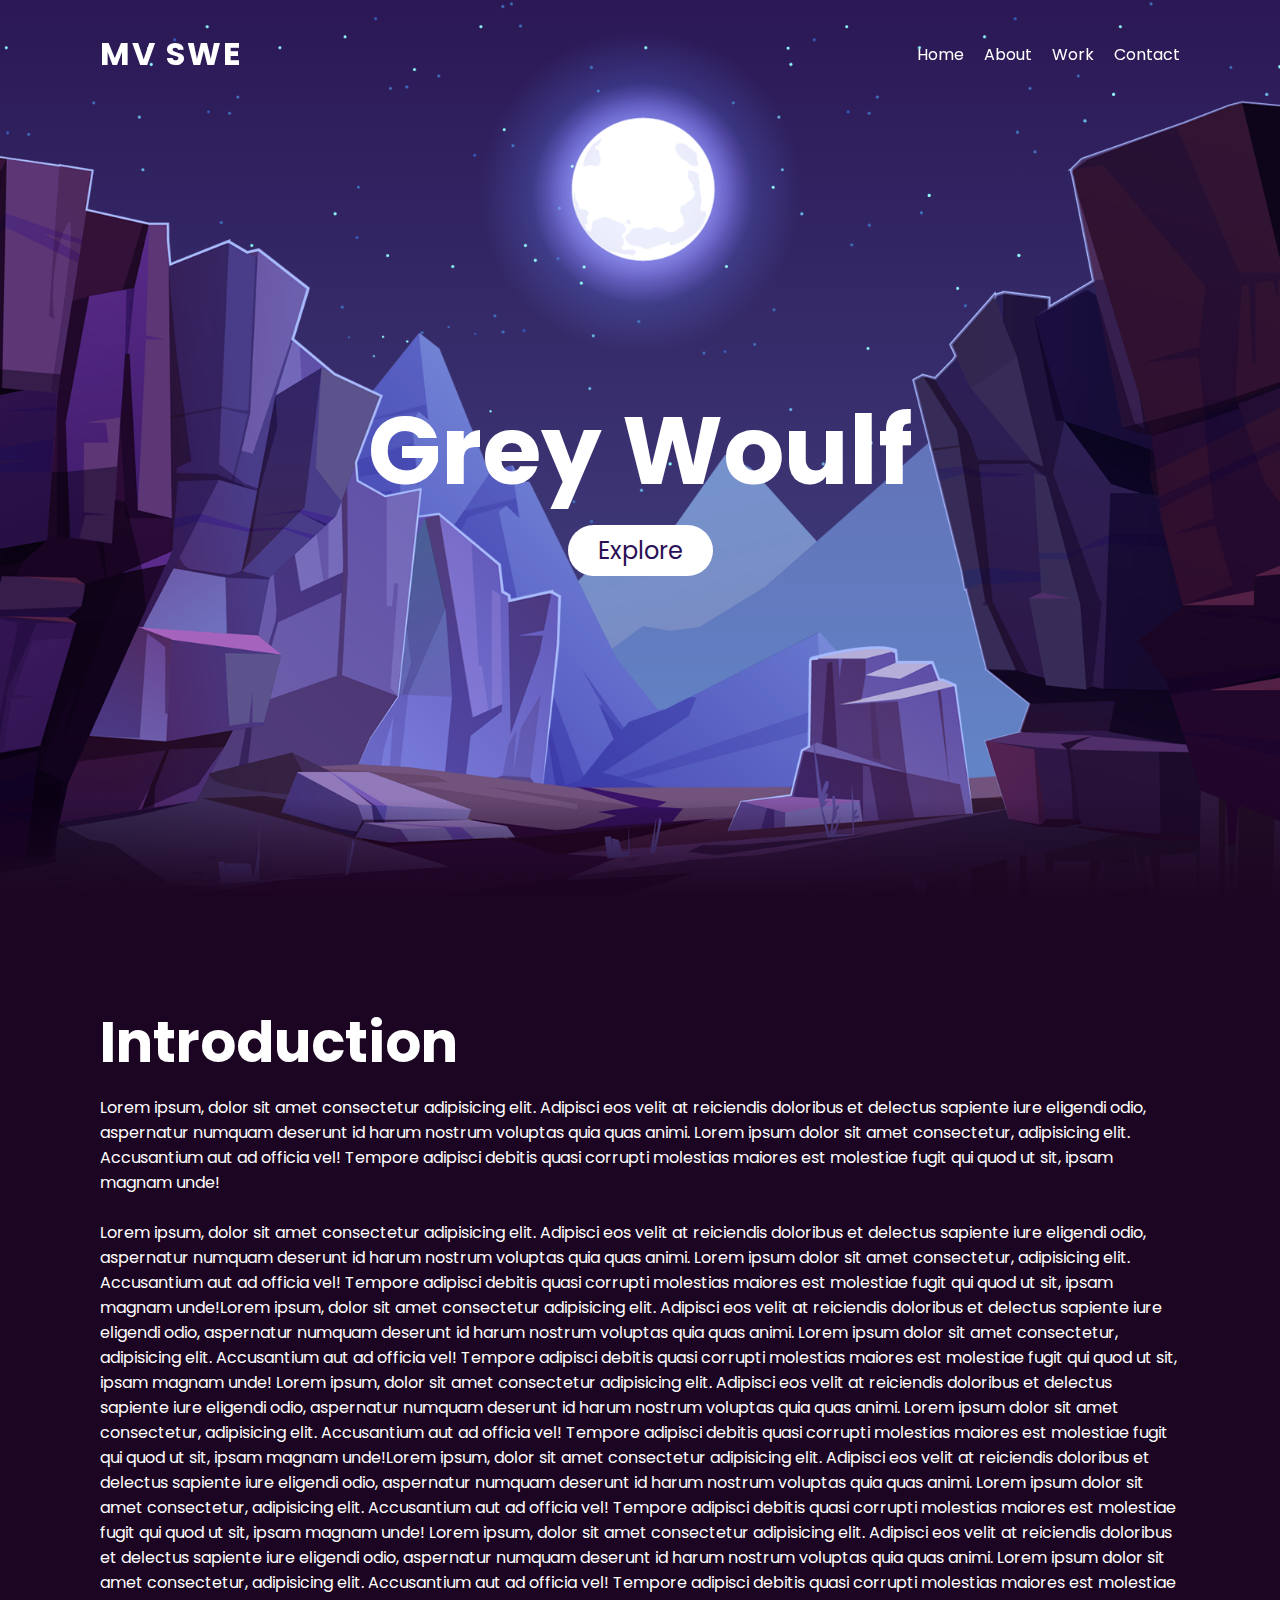
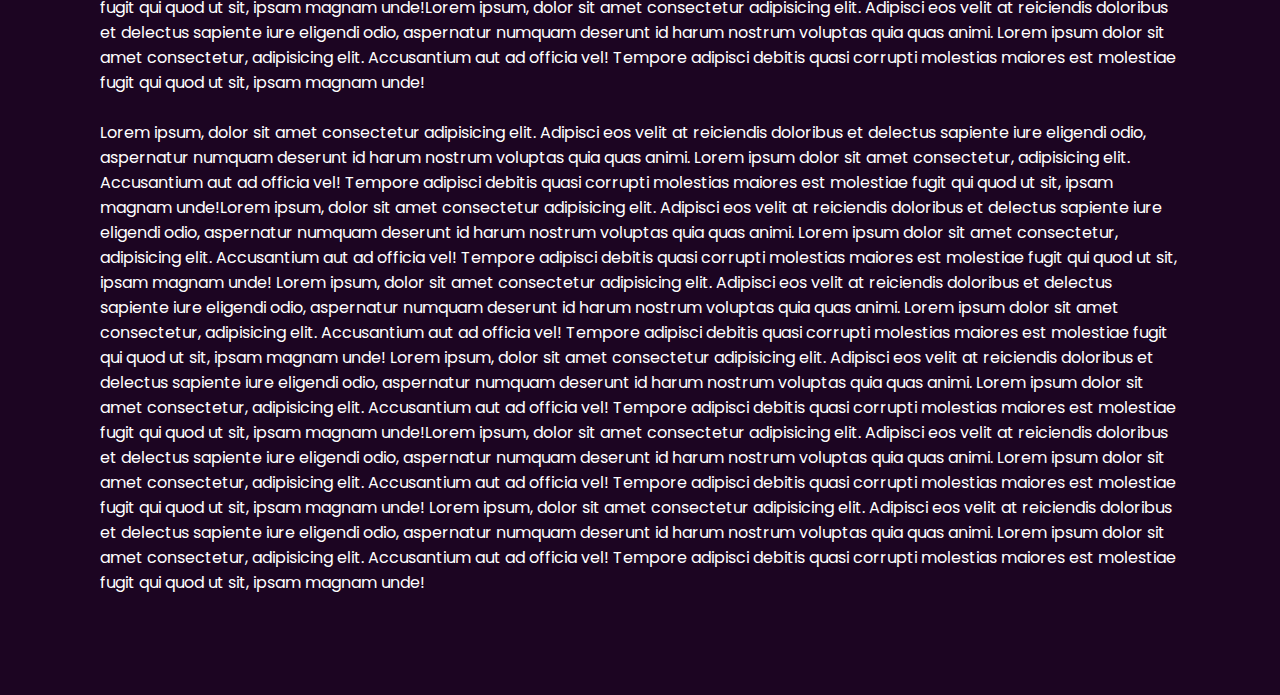
==== index.html @ e39b306a "commented out the items not working" ====
<!DOCTYPE html>
<html>
    <head>
        <meta charset="utf-8">
        <meta http-equiv="X-UA-Compatible" content="IE=edge">
        <title>Multiverse Website Portfolio Project</title>
        <meta name="description" content="">
        <meta name="viewport" content="width=device-width, initial-scale=1">
        <link rel="stylesheet" href="index.css">
    </head>
    <body>
        <header>
            <a href="#" class="logo">MV SWE</a>
            <ul>
                <li><a href="#" class="active">Home</a></li>
                <li><a href="about.html">About</a></li>
                <li><a href="work.html">Work</a></li>
                <li><a href="contact.html">Contact</a></li>
            </ul>
        </header>
        <section>
            <img src="stars.png" id="stars">
            <img src="moon.png" id="moon">
            <img src="mountains_behind.png" id="mountains_behind">
            <h2 id="text">Grey Woulf</h2>
            <a href="#" id="btn">Explore</a>
            <img src="mountains_front.png" id="mountains_front.png">
        </section>
        <div class="sec" id="sec">
            <h2>Introduction</h2>
            <p>Lorem ipsum, dolor sit amet consectetur adipisicing elit. 
                Adipisci eos velit at reiciendis doloribus et delectus 
                sapiente iure eligendi odio, aspernatur numquam deserunt 
                id harum nostrum voluptas quia quas animi. Lorem ipsum 
                dolor sit amet consectetur, adipisicing elit. 
                Accusantium aut ad officia vel! Tempore adipisci debitis 
                quasi corrupti molestias maiores est molestiae fugit qui 
                quod ut sit, ipsam magnam unde!<br><br>Lorem ipsum, dolor sit amet consectetur adipisicing elit. 
                Adipisci eos velit at reiciendis doloribus et delectus 
                sapiente iure eligendi odio, aspernatur numquam deserunt 
                id harum nostrum voluptas quia quas animi. Lorem ipsum 
                dolor sit amet consectetur, adipisicing elit. 
                Accusantium aut ad officia vel! Tempore adipisci debitis 
                quasi corrupti molestias maiores est molestiae fugit qui 
                quod ut sit, ipsam magnam unde!Lorem ipsum, dolor sit amet consectetur adipisicing elit. 
                Adipisci eos velit at reiciendis doloribus et delectus 
                sapiente iure eligendi odio, aspernatur numquam deserunt 
                id harum nostrum voluptas quia quas animi. Lorem ipsum 
                dolor sit amet consectetur, adipisicing elit. 
                Accusantium aut ad officia vel! Tempore adipisci debitis 
                quasi corrupti molestias maiores est molestiae fugit qui 
                quod ut sit, ipsam magnam unde! Lorem ipsum, dolor sit amet consectetur adipisicing elit. 
                Adipisci eos velit at reiciendis doloribus et delectus 
                sapiente iure eligendi odio, aspernatur numquam deserunt 
                id harum nostrum voluptas quia quas animi. Lorem ipsum 
                dolor sit amet consectetur, adipisicing elit. 
                Accusantium aut ad officia vel! Tempore adipisci debitis 
                quasi corrupti molestias maiores est molestiae fugit qui 
                quod ut sit, ipsam magnam unde!Lorem ipsum, dolor sit amet consectetur adipisicing elit. 
                Adipisci eos velit at reiciendis doloribus et delectus 
                sapiente iure eligendi odio, aspernatur numquam deserunt 
                id harum nostrum voluptas quia quas animi. Lorem ipsum 
                dolor sit amet consectetur, adipisicing elit. 
                Accusantium aut ad officia vel! Tempore adipisci debitis 
                quasi corrupti molestias maiores est molestiae fugit qui 
                quod ut sit, ipsam magnam unde! Lorem ipsum, dolor sit amet consectetur adipisicing elit. 
                Adipisci eos velit at reiciendis doloribus et delectus 
                sapiente iure eligendi odio, aspernatur numquam deserunt 
                id harum nostrum voluptas quia quas animi. Lorem ipsum 
                dolor sit amet consectetur, adipisicing elit. 
                Accusantium aut ad officia vel! Tempore adipisci debitis 
                quasi corrupti molestias maiores est molestiae fugit qui 
                quod ut sit, ipsam magnam unde!Lorem ipsum, dolor sit amet consectetur adipisicing elit. 
                Adipisci eos velit at reiciendis doloribus et delectus 
                sapiente iure eligendi odio, aspernatur numquam deserunt 
                id harum nostrum voluptas quia quas animi. Lorem ipsum 
                dolor sit amet consectetur, adipisicing elit. 
                Accusantium aut ad officia vel! Tempore adipisci debitis 
                quasi corrupti molestias maiores est molestiae fugit qui 
                quod ut sit, ipsam magnam unde!<br><br> Lorem ipsum, dolor sit amet consectetur adipisicing elit. 
                Adipisci eos velit at reiciendis doloribus et delectus 
                sapiente iure eligendi odio, aspernatur numquam deserunt 
                id harum nostrum voluptas quia quas animi. Lorem ipsum 
                dolor sit amet consectetur, adipisicing elit. 
                Accusantium aut ad officia vel! Tempore adipisci debitis 
                quasi corrupti molestias maiores est molestiae fugit qui 
                quod ut sit, ipsam magnam unde!Lorem ipsum, dolor sit amet consectetur adipisicing elit. 
                Adipisci eos velit at reiciendis doloribus et delectus 
                sapiente iure eligendi odio, aspernatur numquam deserunt 
                id harum nostrum voluptas quia quas animi. Lorem ipsum 
                dolor sit amet consectetur, adipisicing elit. 
                Accusantium aut ad officia vel! Tempore adipisci debitis 
                quasi corrupti molestias maiores est molestiae fugit qui 
                quod ut sit, ipsam magnam unde! Lorem ipsum, dolor sit amet consectetur adipisicing elit. 
                Adipisci eos velit at reiciendis doloribus et delectus 
                sapiente iure eligendi odio, aspernatur numquam deserunt 
                id harum nostrum voluptas quia quas animi. Lorem ipsum 
                dolor sit amet consectetur, adipisicing elit. 
                Accusantium aut ad officia vel! Tempore adipisci debitis 
                quasi corrupti molestias maiores est molestiae fugit qui 
                quod ut sit, ipsam magnam unde! Lorem ipsum, dolor sit amet consectetur adipisicing elit. 
                Adipisci eos velit at reiciendis doloribus et delectus 
                sapiente iure eligendi odio, aspernatur numquam deserunt 
                id harum nostrum voluptas quia quas animi. Lorem ipsum 
                dolor sit amet consectetur, adipisicing elit. 
                Accusantium aut ad officia vel! Tempore adipisci debitis 
                quasi corrupti molestias maiores est molestiae fugit qui 
                quod ut sit, ipsam magnam unde!Lorem ipsum, dolor sit amet consectetur adipisicing elit. 
                Adipisci eos velit at reiciendis doloribus et delectus 
                sapiente iure eligendi odio, aspernatur numquam deserunt 
                id harum nostrum voluptas quia quas animi. Lorem ipsum 
                dolor sit amet consectetur, adipisicing elit. 
                Accusantium aut ad officia vel! Tempore adipisci debitis 
                quasi corrupti molestias maiores est molestiae fugit qui 
                quod ut sit, ipsam magnam unde! Lorem ipsum, dolor sit amet consectetur adipisicing elit. 
                Adipisci eos velit at reiciendis doloribus et delectus 
                sapiente iure eligendi odio, aspernatur numquam deserunt 
                id harum nostrum voluptas quia quas animi. Lorem ipsum 
                dolor sit amet consectetur, adipisicing elit. 
                Accusantium aut ad officia vel! Tempore adipisci debitis 
                quasi corrupti molestias maiores est molestiae fugit qui 
                quod ut sit, ipsam magnam unde!
            </p>
        </div>
        <script>
            let stars = document.getElementById('stars');
            let moon = document.getElementById('moon');
            let mountains_behind = document.getElementById('mountains_behind');
            let text = document.getElementById('text');
            let btn = document.getElementById('btn');
            let mountains_front = document.getElementById('mountains_front');
            let header = document.querySelector('header')

            window.addEventListener('scroll', function(){
                let value = window.scrollY;
                stars.style.left = value * 0.25 + 'px';
                moon.style.top = value * 1.05 + 'px';
                mountains_behind.style.top = value * 0.5 + 'px';
                mountains_front.style.top = value * 0 + 'px';
                // text.style.marginRight = value * 4 + 'px';
                // btn.style.marginTop = value * 1.5 + 'px';
                // header.style.top = value * 0.5 + 'px';
            })
        </script>
    </body>
</html>
---- index.css ----
@import url('https://fonts.googleapis.com/css?family=Poppins:300,400,500,600,700,800,900&display=swap');

*{
    margin: 0;
    padding: 0;
    box-sizing: border-box;
    font-family: 'Poppins', sans-serif;
}

body {
    min-height: 100vh;
    overflow-x: hidden;
    background: linear-gradient(#2b1855, #7597de);
}

header {
    position: absolute;
    top: 0;
    left: 0;
    width: 100%;
    padding: 30px 100px;
    display: flex;
    justify-content: space-between;
    align-items: center;
    z-index: 10000;
}

header .logo {
    color: #fff;
    font-weight: 700;
    text-decoration: none;
    font-size: 2em;
    text-transform: uppercase;
    letter-spacing: 2px;
}

header ul {
    display: flex;
    justify-content: center;
    align-items: center;
}

header ul li {
    list-style: none;
    margin-left: 20px;
}

header ul li a {
    text-decoration: none;
    padding: 6px, 15px;
    color: #fff;
    border-radius: 20px;
}

header ul li a:hover, header ul li a:active {
    background: #fff;
    color: #2b1055;
}

section {
    position: relative;
    width: 100%;
    height: 100vh;
    padding: 100px;
    display: flex;
    justify-content: center;
    align-items: center;
    overflow: hidden;
}

section::before {
    content: '';
    position: absolute;
    bottom: 0;
    width: 100%;
    height: 100px;
    background: linear-gradient(to top, #1c0522, transparent);
    z-index: 1000;
}

section img {
    position: absolute;
    top: 0;
    left: 0;
    width: 100%;
    height: 100%;
    object-fit: cover;
    pointer-events: none;
}

section img#moon {
    mix-blend-mode: screen;
}

section img#mountains_front {
    z-index: 10;
}

#text {
    position: absolute;
    /* right: -300px; */
    color: #fff;
    white-space: nowrap;
    font-size: 7.5vw;
    /* font-size: 1.5em; */
    z-index: 9;
}

#btn {
   text-decoration: none;
   display: inline-block;
   padding: 8px 30px;
   border-radius: 40px;
   background: #fff;
   color: #2b1055; 
   font-size: 1.5em;
   z-index: 9;
   transform: translateY(100px);
}

.sec {
    position: relative;
    padding: 100px;
    background: #1c0522;
}

.sec h2 {
    font-size: 3.5em;
    margin-bottom: 10px;
    color: #fff;
}

.sec p {
    font-size: 1em;
    color: #fff;
}
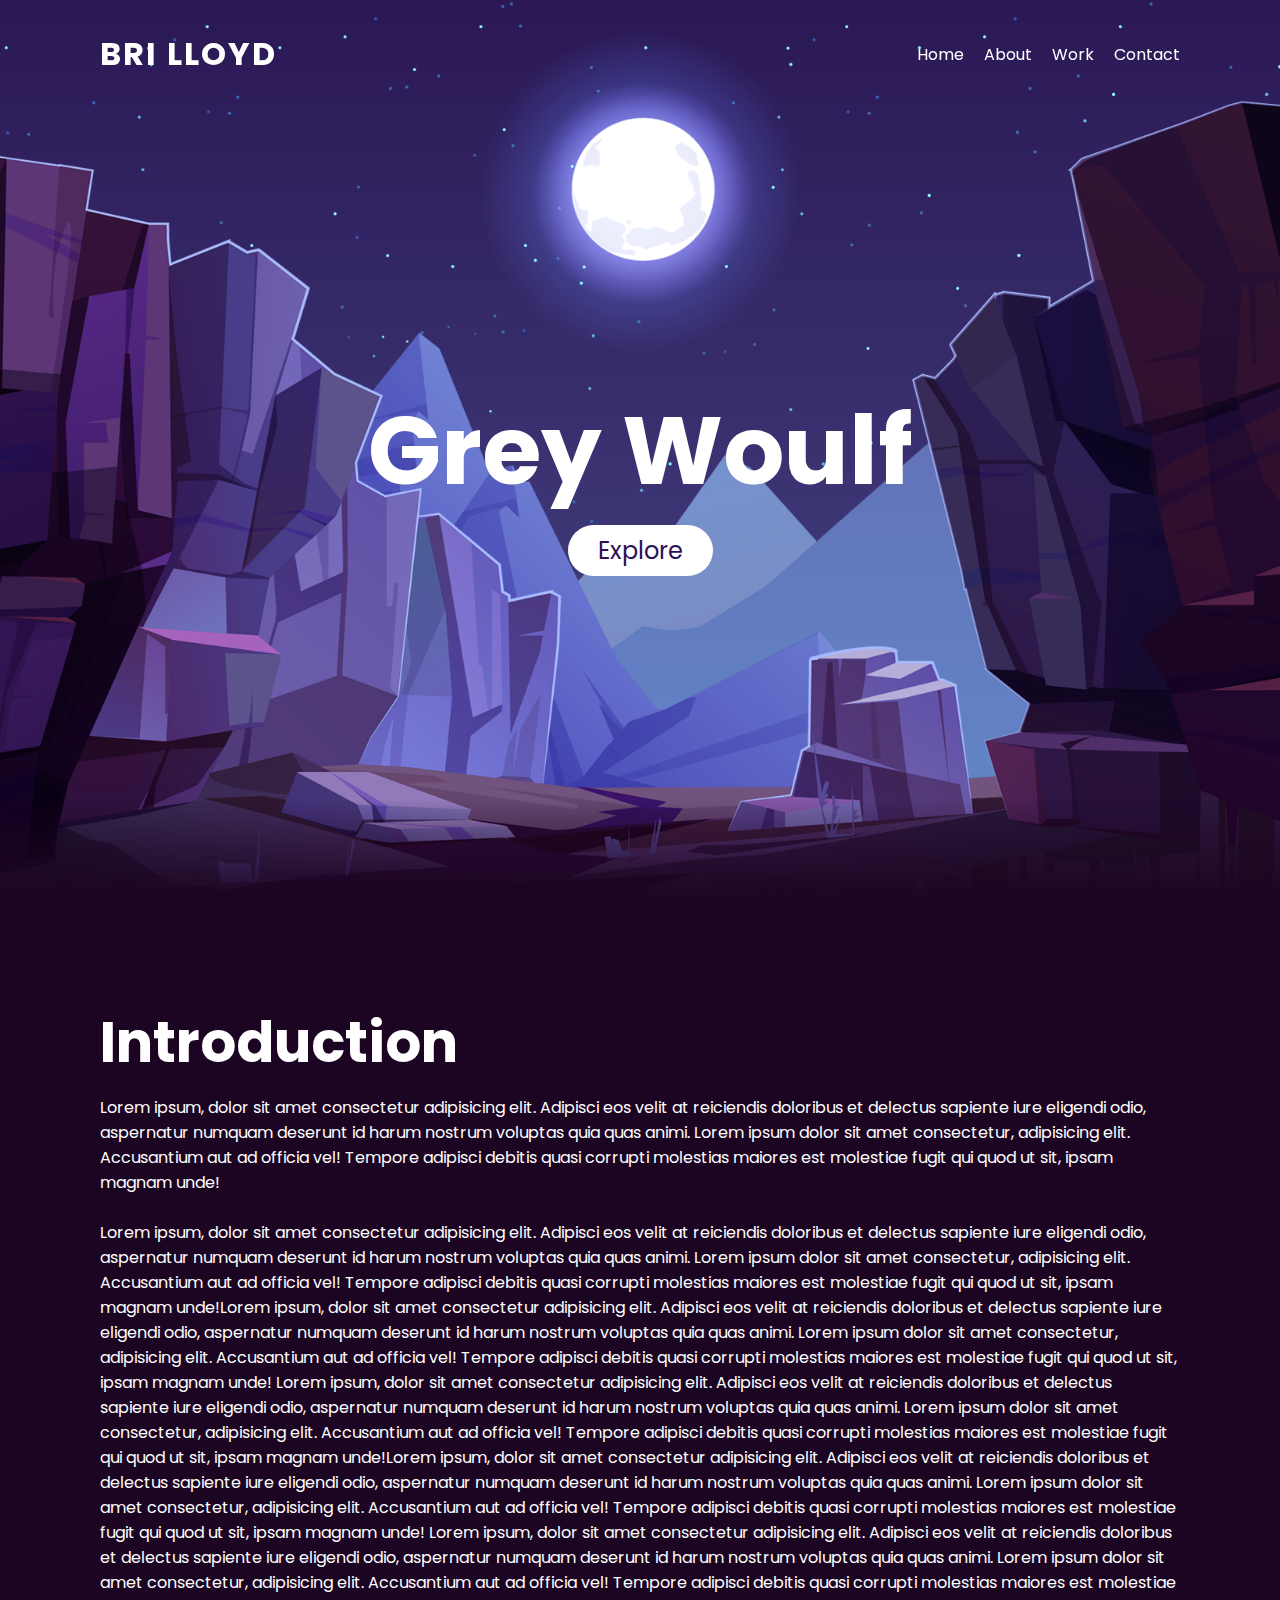
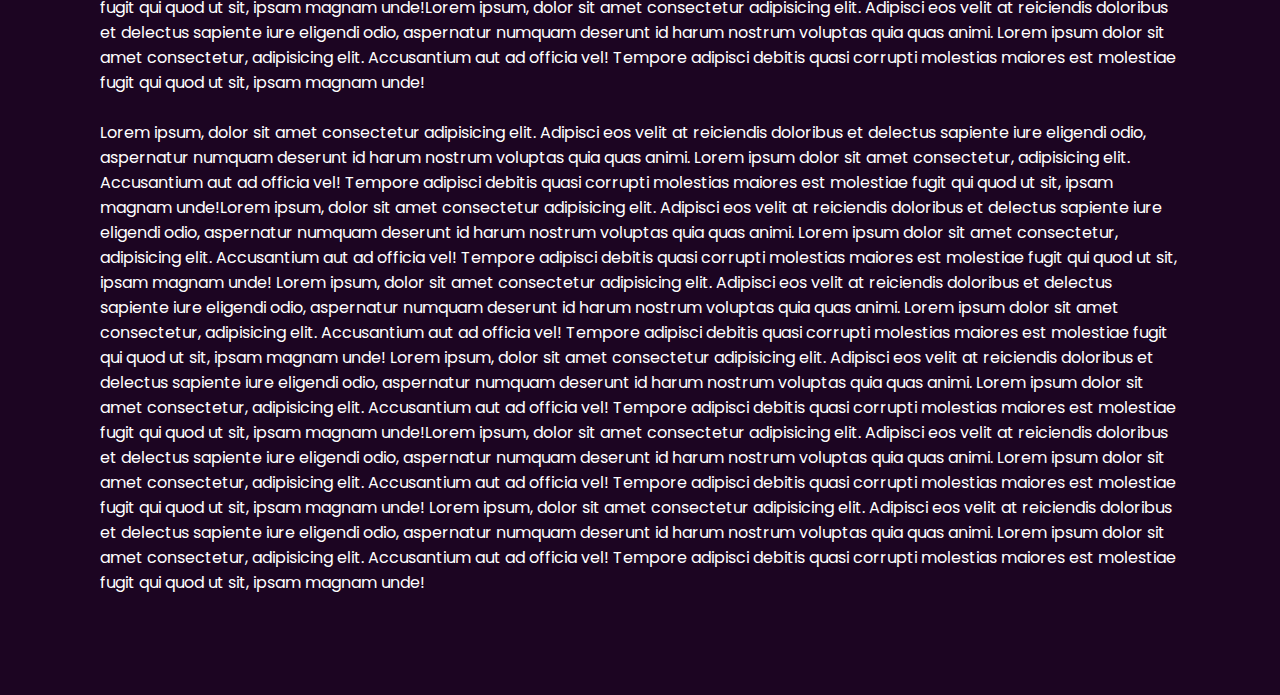
==== commit 6058c12c: "changed header name" ====
--- a/index.html
+++ b/index.html
@@ -10,7 +10,7 @@
     </head>
     <body>
         <header>
-            <a href="#" class="logo">MV SWE</a>
+            <a href="#" class="logo">Bri Lloyd</a>
             <ul>
                 <li><a href="#" class="active">Home</a></li>
                 <li><a href="about.html">About</a></li>
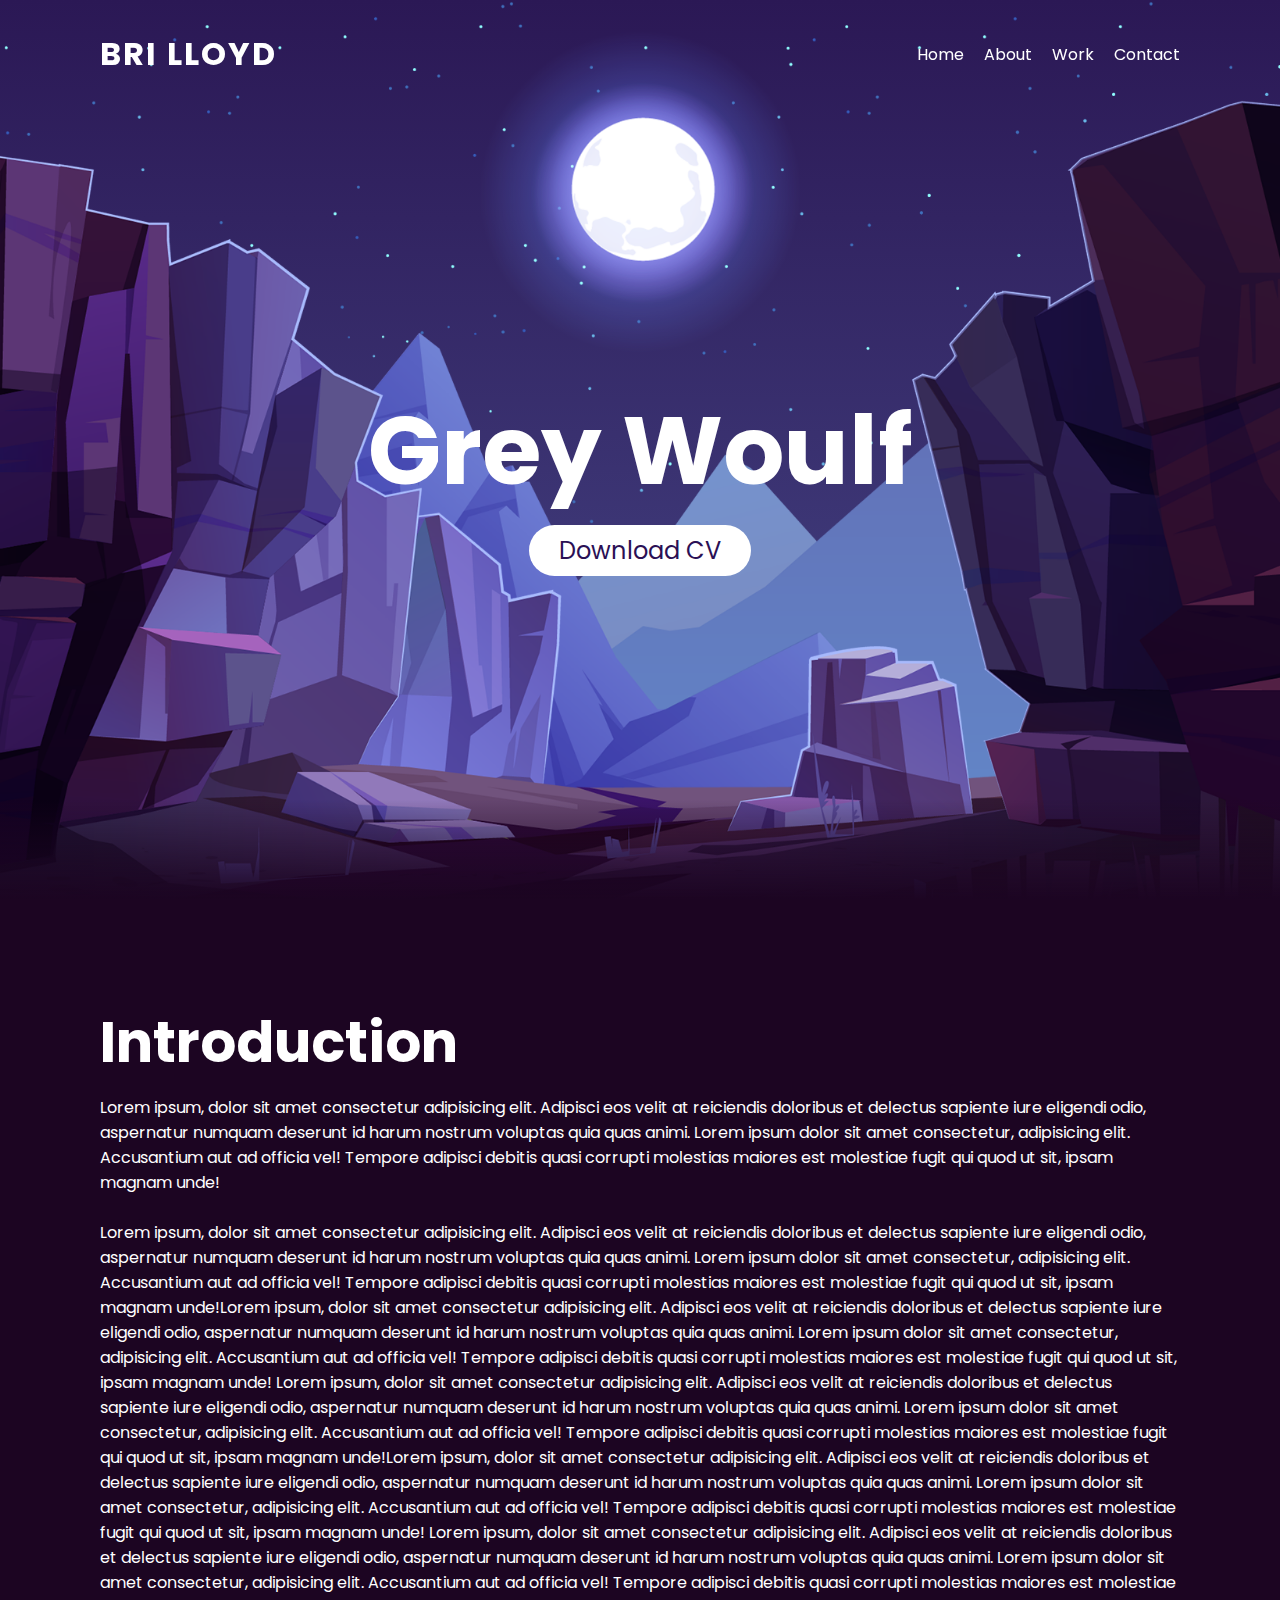
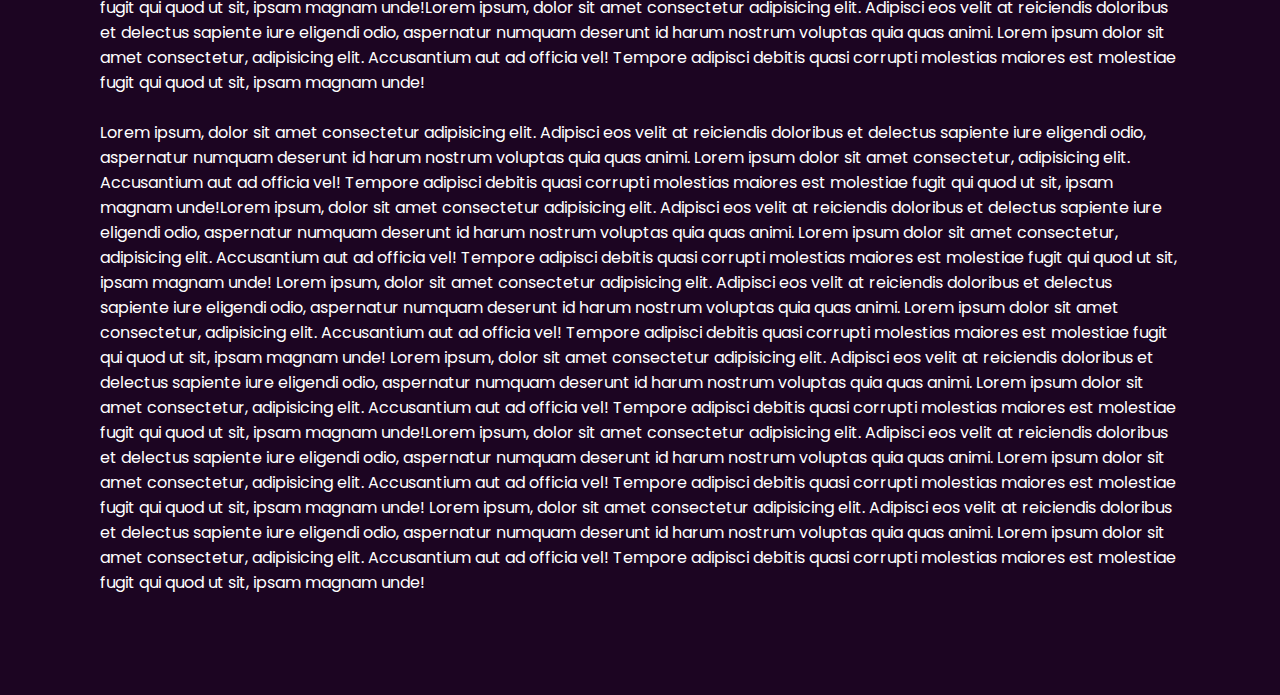
==== commit 5c955d73: "Made a download CV button" ====
--- a/index.html
+++ b/index.html
@@ -23,7 +23,7 @@
             <img src="moon.png" id="moon">
             <img src="mountains_behind.png" id="mountains_behind">
             <h2 id="text">Grey Woulf</h2>
-            <a href="#" id="btn">Explore</a>
+            <a href="#" id="btn">Download CV</a>
             <img src="mountains_front.png" id="mountains_front.png">
         </section>
         <div class="sec" id="sec">
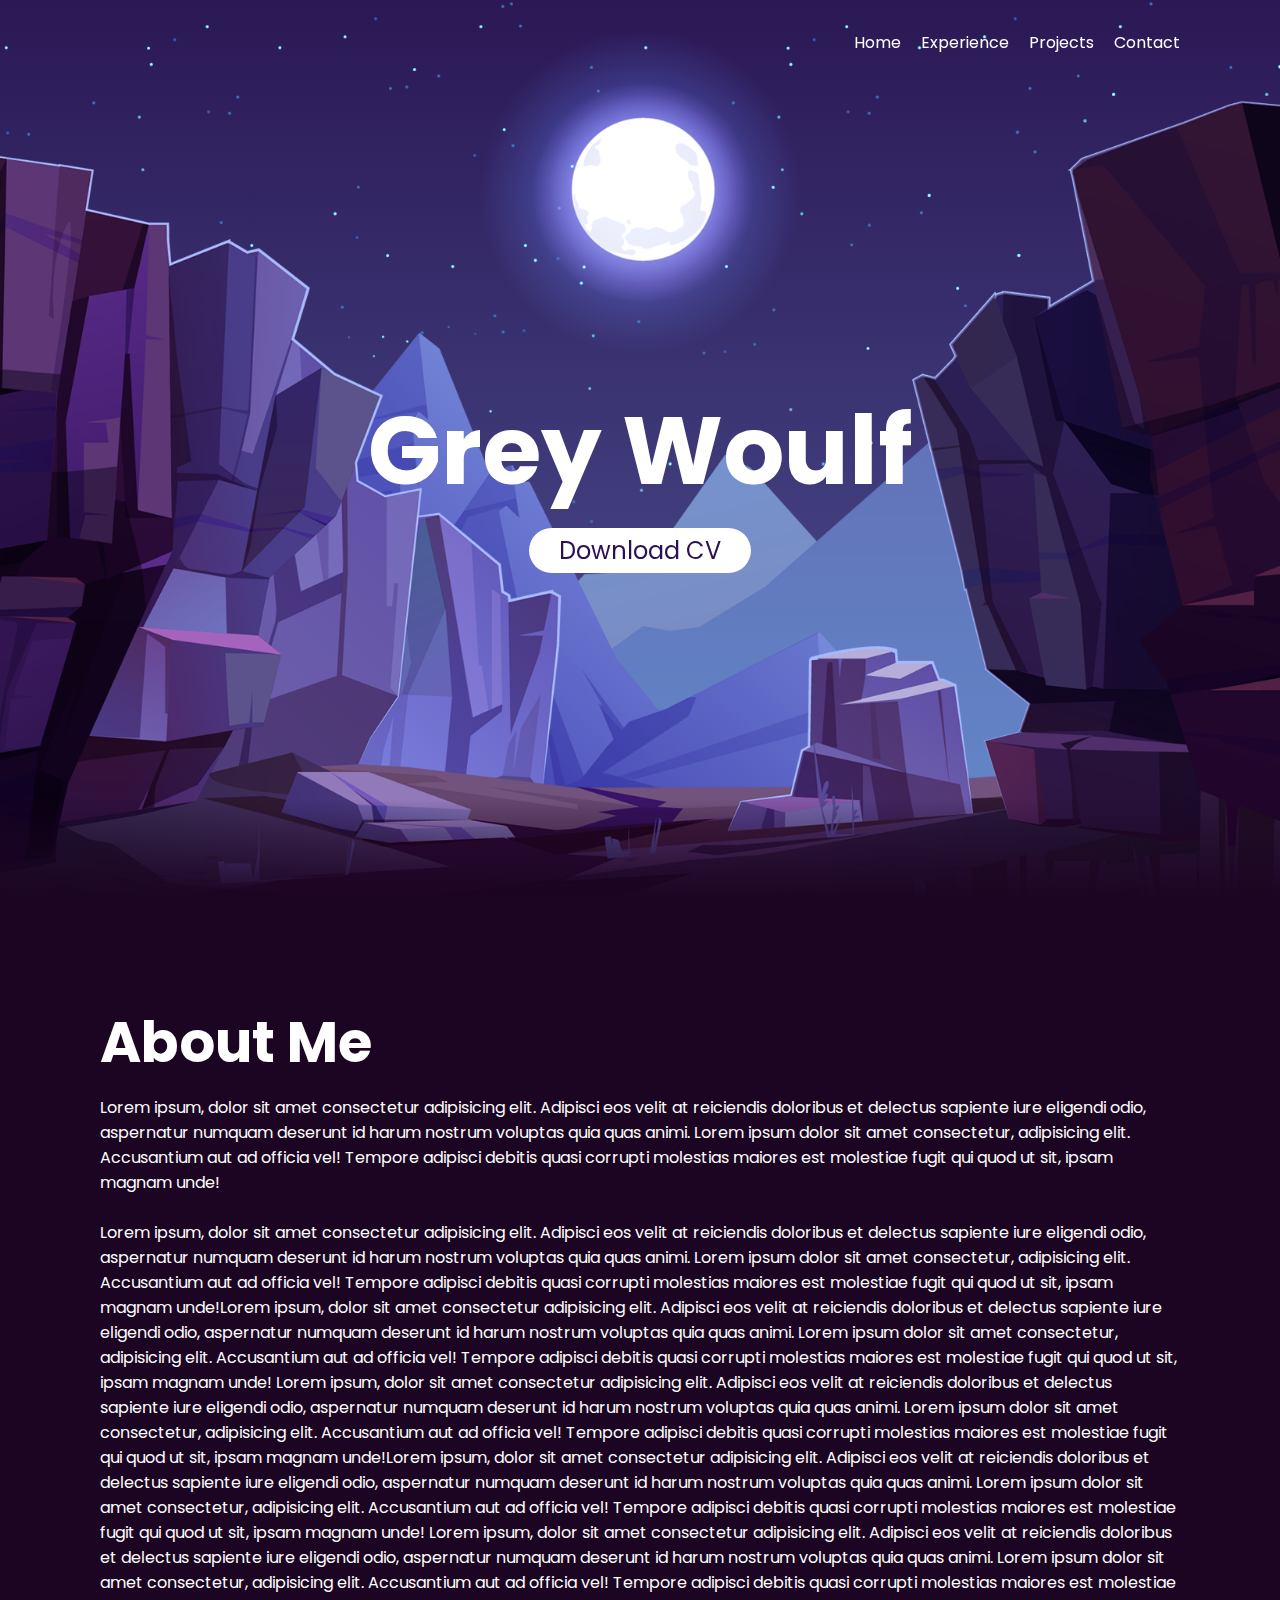
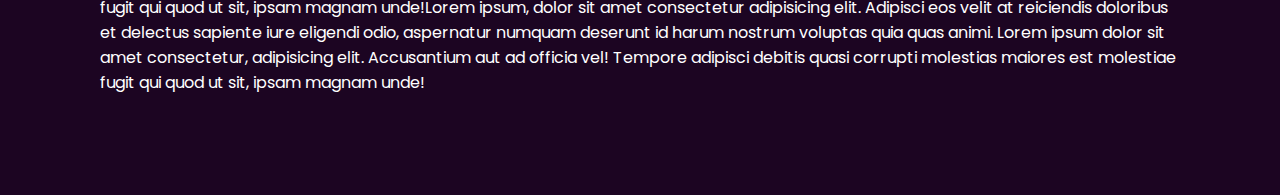
==== commit 4e4fe505: "added web pages" ====
--- a/index.html
+++ b/index.html
@@ -10,11 +10,11 @@
     </head>
     <body>
         <header>
-            <a href="#" class="logo">Bri Lloyd</a>
+            <a href="#" class="logo"></a>
             <ul>
                 <li><a href="#" class="active">Home</a></li>
-                <li><a href="about.html">About</a></li>
-                <li><a href="work.html">Work</a></li>
+                <li><a href="experience.html">Experience</a></li>
+                <li><a href="work.html">Projects</a></li>
                 <li><a href="contact.html">Contact</a></li>
             </ul>
         </header>
@@ -27,7 +27,7 @@
             <img src="mountains_front.png" id="mountains_front.png">
         </section>
         <div class="sec" id="sec">
-            <h2>Introduction</h2>
+            <h2>About Me</h2>
             <p>Lorem ipsum, dolor sit amet consectetur adipisicing elit. 
                 Adipisci eos velit at reiciendis doloribus et delectus 
                 sapiente iure eligendi odio, aspernatur numquam deserunt 
@@ -77,48 +77,6 @@
                 dolor sit amet consectetur, adipisicing elit. 
                 Accusantium aut ad officia vel! Tempore adipisci debitis 
                 quasi corrupti molestias maiores est molestiae fugit qui 
-                quod ut sit, ipsam magnam unde!<br><br> Lorem ipsum, dolor sit amet consectetur adipisicing elit. 
-                Adipisci eos velit at reiciendis doloribus et delectus 
-                sapiente iure eligendi odio, aspernatur numquam deserunt 
-                id harum nostrum voluptas quia quas animi. Lorem ipsum 
-                dolor sit amet consectetur, adipisicing elit. 
-                Accusantium aut ad officia vel! Tempore adipisci debitis 
-                quasi corrupti molestias maiores est molestiae fugit qui 
-                quod ut sit, ipsam magnam unde!Lorem ipsum, dolor sit amet consectetur adipisicing elit. 
-                Adipisci eos velit at reiciendis doloribus et delectus 
-                sapiente iure eligendi odio, aspernatur numquam deserunt 
-                id harum nostrum voluptas quia quas animi. Lorem ipsum 
-                dolor sit amet consectetur, adipisicing elit. 
-                Accusantium aut ad officia vel! Tempore adipisci debitis 
-                quasi corrupti molestias maiores est molestiae fugit qui 
-                quod ut sit, ipsam magnam unde! Lorem ipsum, dolor sit amet consectetur adipisicing elit. 
-                Adipisci eos velit at reiciendis doloribus et delectus 
-                sapiente iure eligendi odio, aspernatur numquam deserunt 
-                id harum nostrum voluptas quia quas animi. Lorem ipsum 
-                dolor sit amet consectetur, adipisicing elit. 
-                Accusantium aut ad officia vel! Tempore adipisci debitis 
-                quasi corrupti molestias maiores est molestiae fugit qui 
-                quod ut sit, ipsam magnam unde! Lorem ipsum, dolor sit amet consectetur adipisicing elit. 
-                Adipisci eos velit at reiciendis doloribus et delectus 
-                sapiente iure eligendi odio, aspernatur numquam deserunt 
-                id harum nostrum voluptas quia quas animi. Lorem ipsum 
-                dolor sit amet consectetur, adipisicing elit. 
-                Accusantium aut ad officia vel! Tempore adipisci debitis 
-                quasi corrupti molestias maiores est molestiae fugit qui 
-                quod ut sit, ipsam magnam unde!Lorem ipsum, dolor sit amet consectetur adipisicing elit. 
-                Adipisci eos velit at reiciendis doloribus et delectus 
-                sapiente iure eligendi odio, aspernatur numquam deserunt 
-                id harum nostrum voluptas quia quas animi. Lorem ipsum 
-                dolor sit amet consectetur, adipisicing elit. 
-                Accusantium aut ad officia vel! Tempore adipisci debitis 
-                quasi corrupti molestias maiores est molestiae fugit qui 
-                quod ut sit, ipsam magnam unde! Lorem ipsum, dolor sit amet consectetur adipisicing elit. 
-                Adipisci eos velit at reiciendis doloribus et delectus 
-                sapiente iure eligendi odio, aspernatur numquam deserunt 
-                id harum nostrum voluptas quia quas animi. Lorem ipsum 
-                dolor sit amet consectetur, adipisicing elit. 
-                Accusantium aut ad officia vel! Tempore adipisci debitis 
-                quasi corrupti molestias maiores est molestiae fugit qui 
                 quod ut sit, ipsam magnam unde!
             </p>
         </div>
--- a/index.css
+++ b/index.css
@@ -47,7 +47,7 @@
 
 header ul li a {
     text-decoration: none;
-    padding: 6px, 15px;
+    padding: 8px, 30px;
     color: #fff;
     border-radius: 20px;
 }
@@ -109,7 +109,7 @@
 #btn {
    text-decoration: none;
    display: inline-block;
-   padding: 8px 30px;
+   padding: 5px 30px;
    border-radius: 40px;
    background: #fff;
    color: #2b1055; 
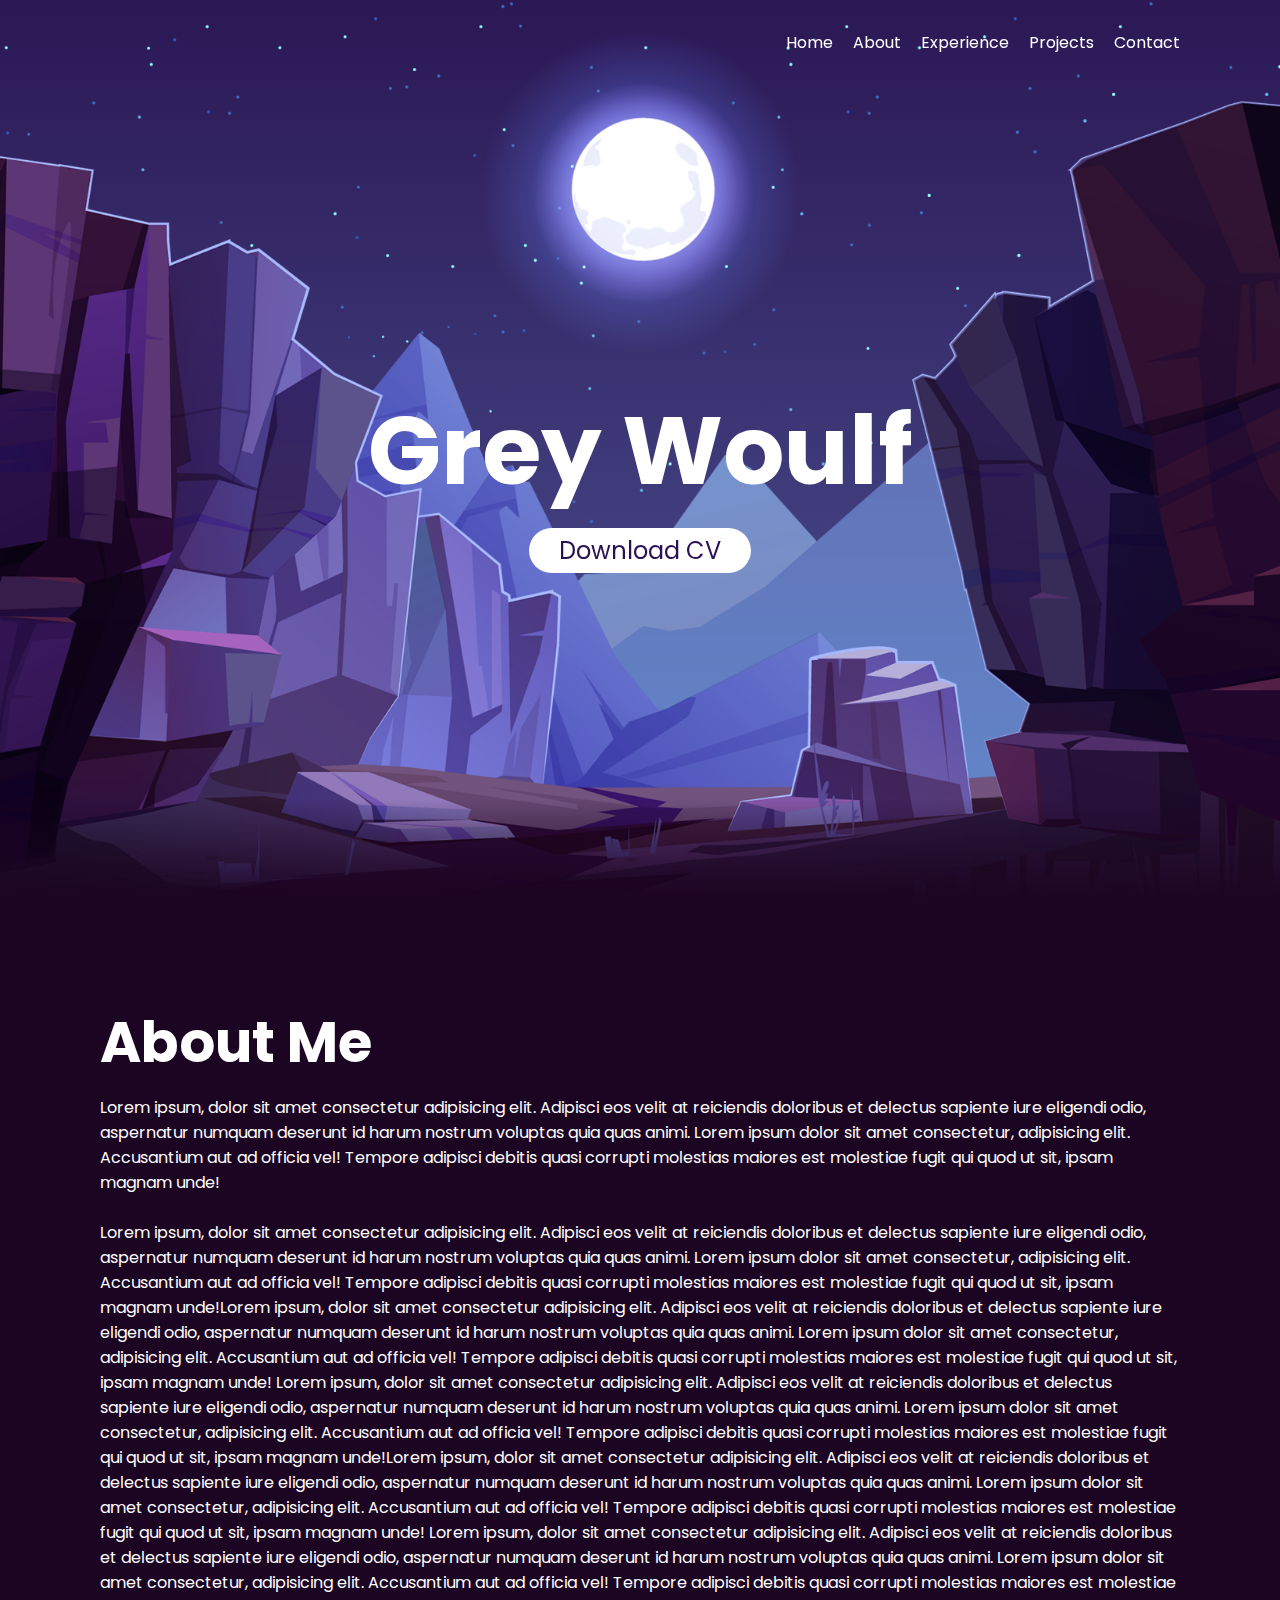
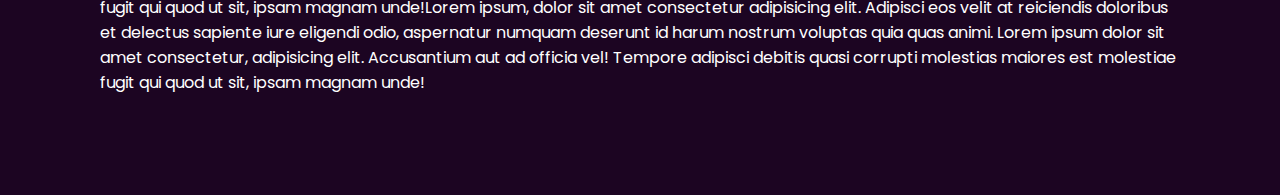
==== commit a86be6e2: "got rid of work html page" ====
--- a/index.html
+++ b/index.html
@@ -13,6 +13,7 @@
             <a href="#" class="logo"></a>
             <ul>
                 <li><a href="#" class="active">Home</a></li>
+                <li><a href="h2">About</a></li>
                 <li><a href="experience.html">Experience</a></li>
                 <li><a href="work.html">Projects</a></li>
                 <li><a href="contact.html">Contact</a></li>
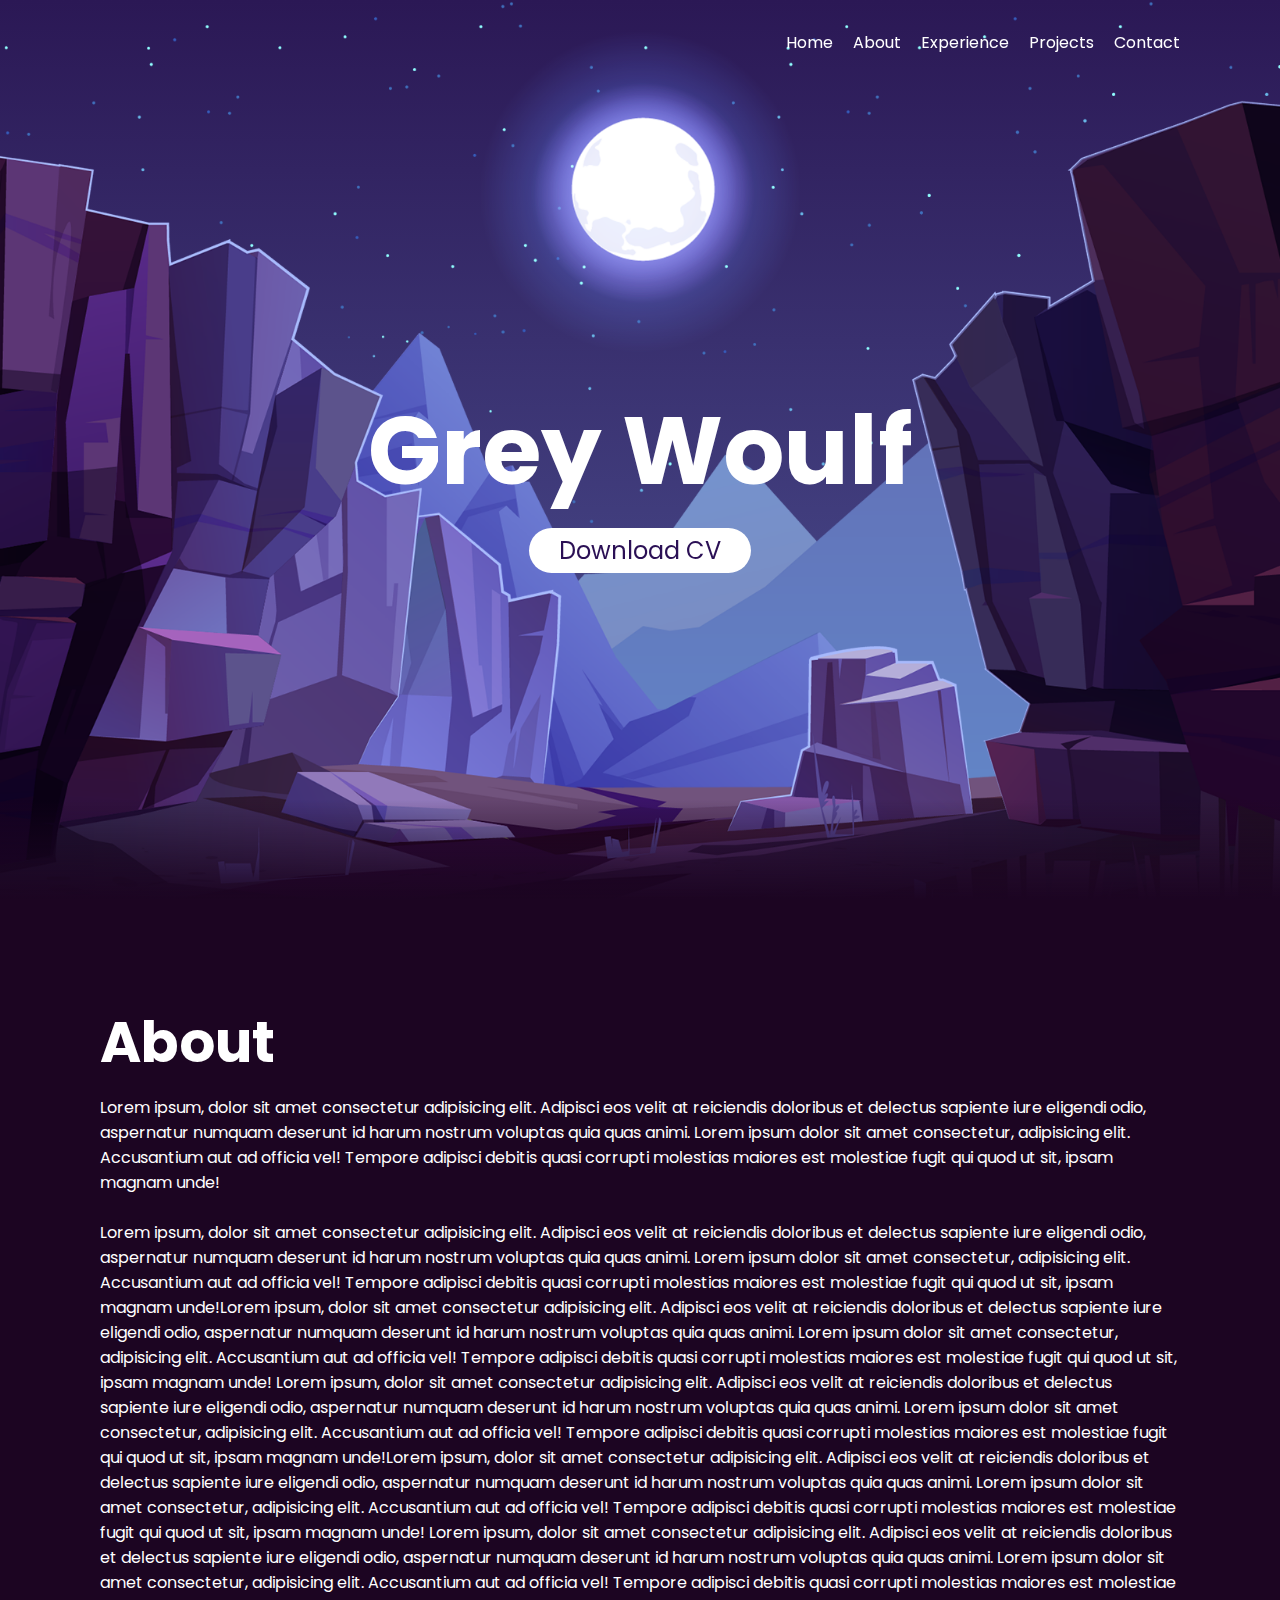
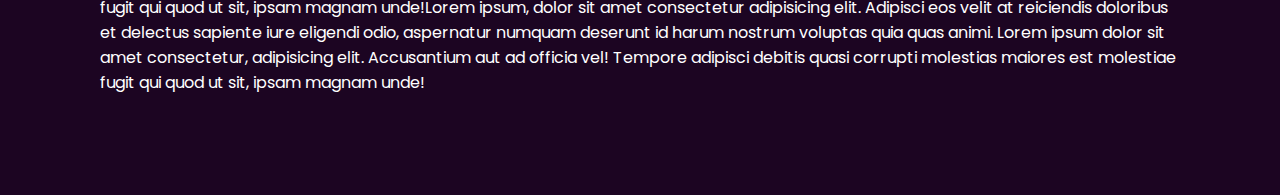
==== commit 8e7164d3: "added an experience page" ====
--- a/index.html
+++ b/index.html
@@ -13,7 +13,7 @@
             <a href="#" class="logo"></a>
             <ul>
                 <li><a href="#" class="active">Home</a></li>
-                <li><a href="h2">About</a></li>
+                <li><a href="#" >About</a></li>
                 <li><a href="experience.html">Experience</a></li>
                 <li><a href="work.html">Projects</a></li>
                 <li><a href="contact.html">Contact</a></li>
@@ -27,8 +27,8 @@
             <a href="#" id="btn">Download CV</a>
             <img src="mountains_front.png" id="mountains_front.png">
         </section>
-        <div class="sec" id="sec">
-            <h2>About Me</h2>
+        <div class="sec">
+            <h2>About</h2>
             <p>Lorem ipsum, dolor sit amet consectetur adipisicing elit. 
                 Adipisci eos velit at reiciendis doloribus et delectus 
                 sapiente iure eligendi odio, aspernatur numquam deserunt 
